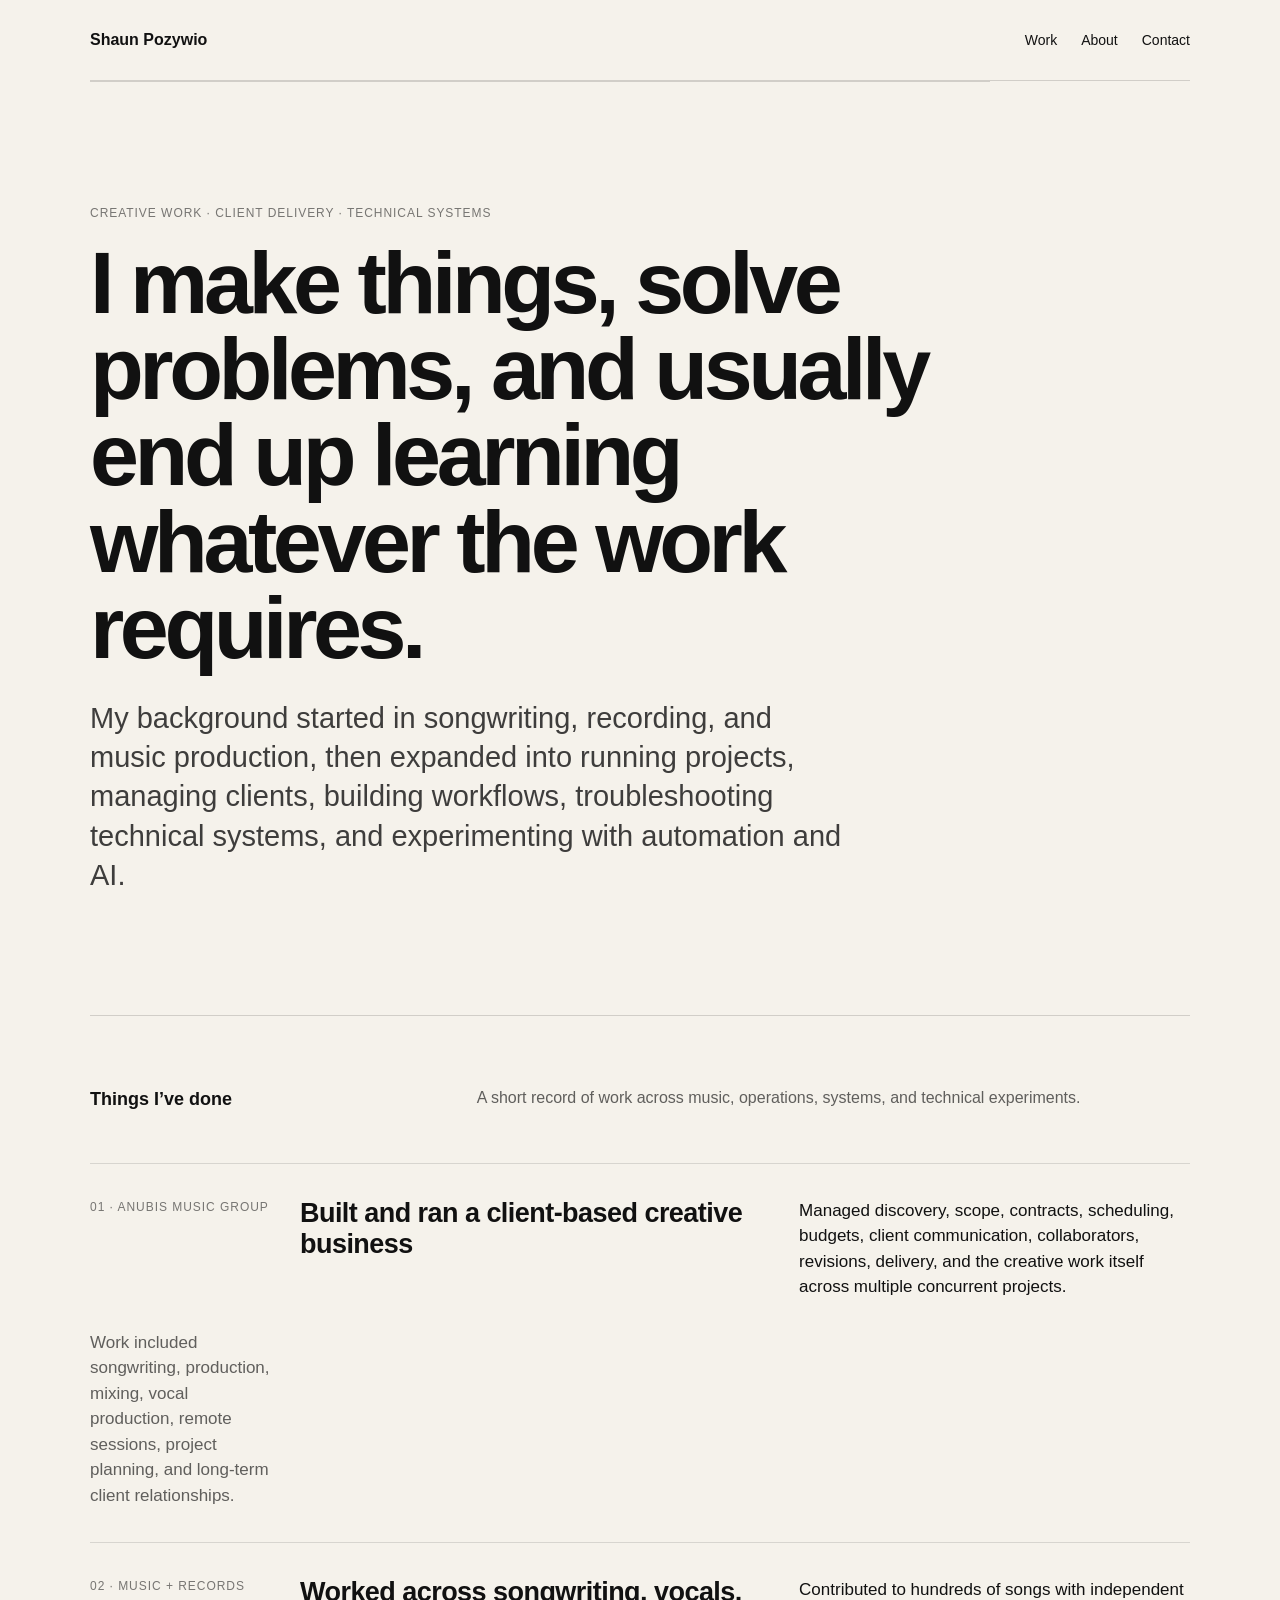
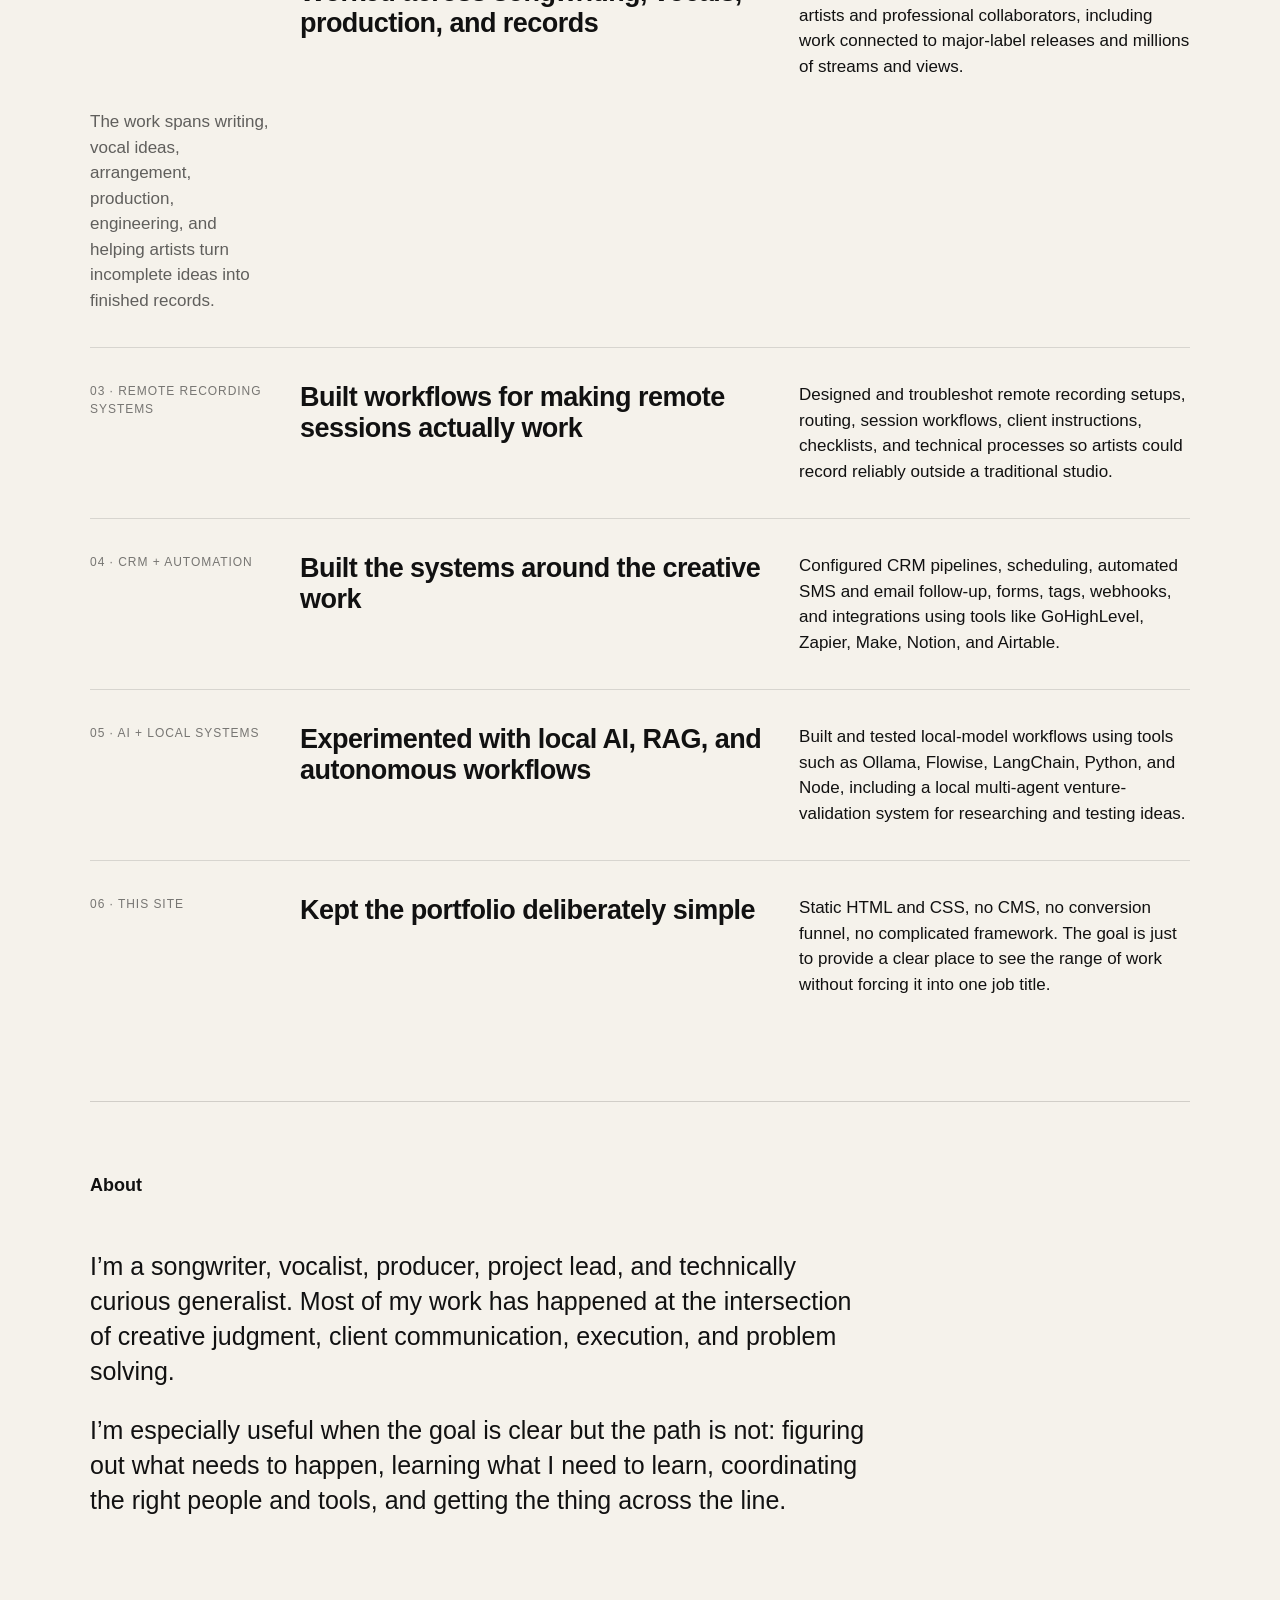
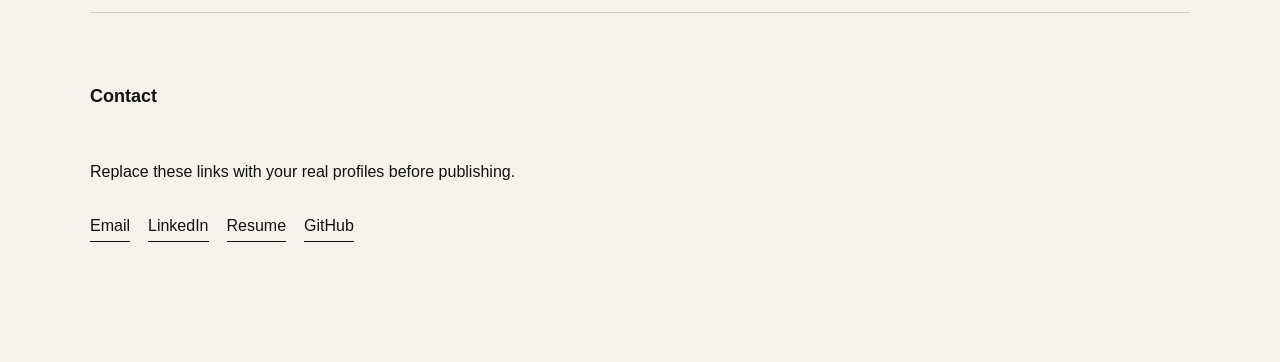
==== index.html @ ae542026 "Add files via upload" ====
<!doctype html>
<html lang="en">
<head>
  <meta charset="utf-8" />
  <meta name="viewport" content="width=device-width, initial-scale=1" />
  <meta name="description" content="Shaun Pozywio — creative, client, technical, and project work." />
  <title>Shaun Pozywio</title>
  <link rel="stylesheet" href="styles.css" />
</head>
<body>
  <main>
    <header class="site-header">
      <a class="name" href="#top">Shaun Pozywio</a>
      <nav><a href="#work">Work</a><a href="#about">About</a><a href="#contact">Contact</a></nav>
    </header>

    <section class="intro" id="top">
      <p class="eyebrow">Creative work · client delivery · technical systems</p>
      <h1>I make things, solve problems, and usually end up learning whatever the work requires.</h1>
      <p class="lede">My background started in songwriting, recording, and music production, then expanded into running projects, managing clients, building workflows, troubleshooting technical systems, and experimenting with automation and AI.</p>
    </section>

    <section id="work">
      <div class="section-heading"><h2>Things I’ve done</h2><p>A short record of work across music, operations, systems, and technical experiments.</p></div>
      <div class="project-list">
        <article class="project"><div class="project-meta">01 · Anubis Music Group</div><h3>Built and ran a client-based creative business</h3><p>Managed discovery, scope, contracts, scheduling, budgets, client communication, collaborators, revisions, delivery, and the creative work itself across multiple concurrent projects.</p><p class="detail">Work included songwriting, production, mixing, vocal production, remote sessions, project planning, and long-term client relationships.</p></article>
        <article class="project"><div class="project-meta">02 · Music + records</div><h3>Worked across songwriting, vocals, production, and records</h3><p>Contributed to hundreds of songs with independent artists and professional collaborators, including work connected to major-label releases and millions of streams and views.</p><p class="detail">The work spans writing, vocal ideas, arrangement, production, engineering, and helping artists turn incomplete ideas into finished records.</p></article>
        <article class="project"><div class="project-meta">03 · Remote recording systems</div><h3>Built workflows for making remote sessions actually work</h3><p>Designed and troubleshot remote recording setups, routing, session workflows, client instructions, checklists, and technical processes so artists could record reliably outside a traditional studio.</p></article>
        <article class="project"><div class="project-meta">04 · CRM + automation</div><h3>Built the systems around the creative work</h3><p>Configured CRM pipelines, scheduling, automated SMS and email follow-up, forms, tags, webhooks, and integrations using tools like GoHighLevel, Zapier, Make, Notion, and Airtable.</p></article>
        <article class="project"><div class="project-meta">05 · AI + local systems</div><h3>Experimented with local AI, RAG, and autonomous workflows</h3><p>Built and tested local-model workflows using tools such as Ollama, Flowise, LangChain, Python, and Node, including a local multi-agent venture-validation system for researching and testing ideas.</p></article>
        <article class="project"><div class="project-meta">06 · This site</div><h3>Kept the portfolio deliberately simple</h3><p>Static HTML and CSS, no CMS, no conversion funnel, no complicated framework. The goal is just to provide a clear place to see the range of work without forcing it into one job title.</p></article>
      </div>
    </section>

    <section id="about" class="about"><div class="section-heading"><h2>About</h2></div><p>I’m a songwriter, vocalist, producer, project lead, and technically curious generalist. Most of my work has happened at the intersection of creative judgment, client communication, execution, and problem solving.</p><p>I’m especially useful when the goal is clear but the path is not: figuring out what needs to happen, learning what I need to learn, coordinating the right people and tools, and getting the thing across the line.</p></section>

    <section id="contact" class="contact"><div class="section-heading"><h2>Contact</h2></div><p>Replace these links with your real profiles before publishing.</p><div class="links"><a href="#">Email</a><a href="#">LinkedIn</a><a href="#">Resume</a><a href="#">GitHub</a></div></section>
  </main>
</body>
</html>
---- styles.css ----
*{box-sizing:border-box}html{scroll-behavior:smooth}body{margin:0;background:#f5f2eb;color:#111;font-family:Arial,Helvetica,sans-serif;line-height:1.5}a{color:inherit;text-decoration:none}main{width:min(1100px,calc(100% - 40px));margin:0 auto}.site-header{display:flex;justify-content:space-between;align-items:center;padding:28px 0;border-bottom:1px solid rgba(0,0,0,.15)}.name{font-weight:700}nav{display:flex;gap:24px;font-size:14px}.intro{padding:110px 0 120px;max-width:900px}.eyebrow,.project-meta{text-transform:uppercase;letter-spacing:.08em;font-size:12px;opacity:.55}h1{font-size:clamp(42px,7vw,88px);line-height:.98;letter-spacing:-.05em;margin:18px 0 28px;font-weight:700}.lede{max-width:760px;font-size:clamp(20px,2.3vw,29px);line-height:1.35;margin:0;opacity:.8}section{border-top:1px solid rgba(0,0,0,.15);padding:70px 0}.section-heading{display:grid;grid-template-columns:1fr 2fr;gap:30px;margin-bottom:50px}.section-heading h2{margin:0;font-size:18px}.section-heading p{margin:0;max-width:640px;opacity:.65}.project{display:grid;grid-template-columns:180px 1.2fr 1fr;gap:30px;padding:34px 0;border-top:1px solid rgba(0,0,0,.12)}.project h3{font-size:27px;line-height:1.15;letter-spacing:-.02em;margin:0}.project p{margin:0;font-size:17px}.detail{opacity:.65}.about p{max-width:780px;font-size:25px;line-height:1.4;margin:0 0 24px}.links{display:flex;flex-wrap:wrap;gap:18px;margin-top:30px}.links a{border-bottom:1px solid #111;padding-bottom:3px}.contact{padding-bottom:120px}@media(max-width:760px){main{width:min(100% - 28px,1100px)}.site-header{align-items:flex-start;gap:20px}nav{gap:14px}.intro{padding:80px 0 90px}.section-heading,.project{grid-template-columns:1fr}.project{gap:14px}.about p{font-size:21px}}
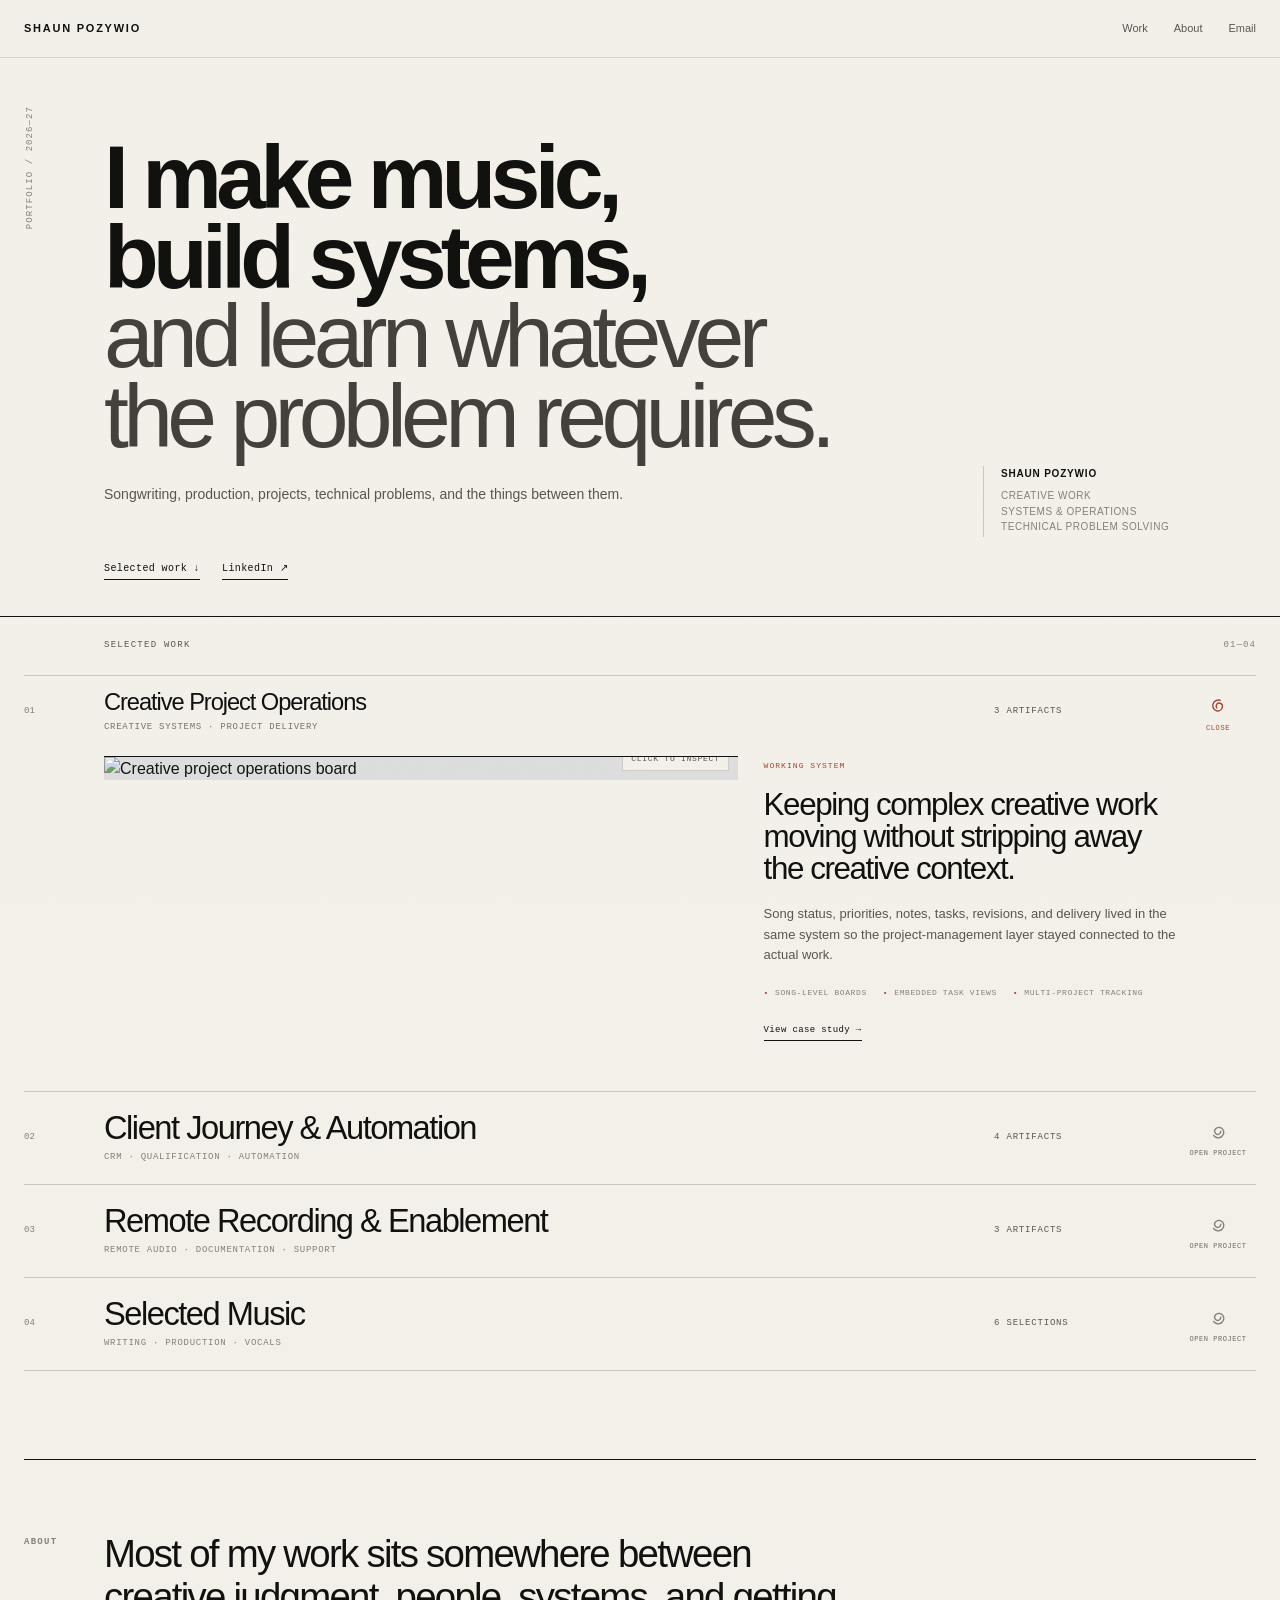
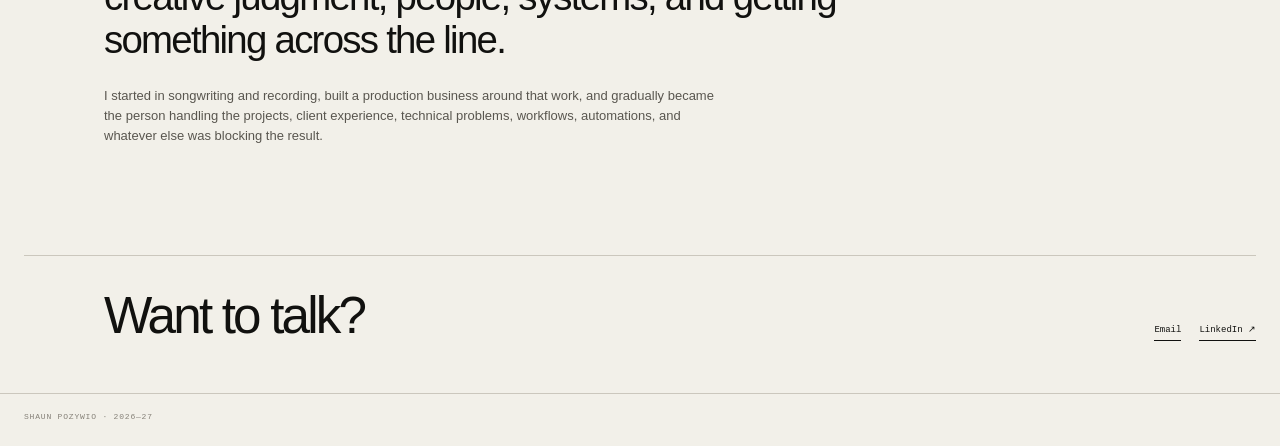
==== commit 14ff2cb8: "Update index.html" ====
--- a/index.html
+++ b/index.html
@@ -1,40 +1,1298 @@
 <!doctype html>
 <html lang="en">
 <head>
-  <meta charset="utf-8" />
-  <meta name="viewport" content="width=device-width, initial-scale=1" />
-  <meta name="description" content="Shaun Pozywio — creative, client, technical, and project work." />
-  <title>Shaun Pozywio</title>
-  <link rel="stylesheet" href="styles.css" />
+<meta charset="utf-8">
+<meta name="viewport" content="width=device-width,initial-scale=1">
+<meta name="description" content="Shaun Pozywio — selected work across music, creative projects, client systems, and technical problem solving.">
+<title>Shaun Pozywio</title>
+<style>
+:root{
+  --paper:#f2f0e9;
+  --ink:#11110f;
+  --soft:#59564f;
+  --muted:#858078;
+  --line:#cbc7bd;
+  --accent:#a34731;
+  --max:1320px;
+  --header-h:58px;
+}
+*{box-sizing:border-box}
+html{scroll-behavior:smooth}
+body{
+  margin:0;background:var(--paper);color:var(--ink);
+  font-family:Arial,Helvetica,sans-serif;
+  line-height:1.45;
+  text-rendering:optimizeLegibility;
+}
+
+/* Barely-there paper grain: texture, not an effect. */
+body::before{
+  content:"";position:fixed;inset:0;z-index:999;pointer-events:none;
+  opacity:.018;mix-blend-mode:multiply;
+  background-image:url("data:image/svg+xml,%3Csvg xmlns='http://www.w3.org/2000/svg' width='180' height='180' viewBox='0 0 180 180'%3E%3Cfilter id='n'%3E%3CfeTurbulence type='fractalNoise' baseFrequency='.78' numOctaves='3' stitchTiles='stitch'/%3E%3C/filter%3E%3Crect width='100%25' height='100%25' filter='url(%23n)' opacity='.42'/%3E%3C/svg%3E");
+}
+a{color:inherit;text-decoration:none}
+img{display:block;width:100%}
+button{font:inherit;color:inherit}
+.shell{width:min(var(--max),calc(100% - 48px));margin:auto}
+
+header{
+  height:var(--header-h);position:sticky;top:0;z-index:50;
+  display:flex;align-items:center;
+  border-bottom:1px solid rgba(17,17,15,.14);
+  background:rgba(242,240,233,.91);
+  backdrop-filter:blur(13px);
+}
+.nav{display:flex;align-items:center;justify-content:space-between}
+.wordmark{
+  font-size:11px;font-weight:700;letter-spacing:.16em;text-transform:uppercase
+}
+.navlinks{display:flex;gap:26px;font-size:11px}
+.navlinks a{color:var(--soft);transition:color .2s ease}
+.navlinks a:hover{color:var(--accent)}
+
+.hero{
+  min-height:clamp(430px,62vh,660px);
+  padding:48px 0 36px;
+  display:grid;
+  grid-template-columns:54px minmax(0,1fr) minmax(230px,.32fr);
+  grid-template-rows:1fr auto;
+  column-gap:26px;
+  align-items:start;
+}
+.hero-index{
+  grid-column:1;
+  grid-row:1;
+  font-family:"Courier New",Courier,monospace;
+  font-size:9px;letter-spacing:.12em;color:var(--muted);
+  writing-mode:vertical-rl;transform:rotate(180deg);
+  text-transform:uppercase;padding-top:4px
+}
+.hero-main{
+  grid-column:2;
+  grid-row:1;
+  align-self:center;
+  max-width:1040px
+}
+
+.mobile-hero-meta{display:none}
+.hero h1{
+  margin:0;
+  font-size:clamp(52px,7vw,102px);
+  line-height:.89;
+  letter-spacing:-.064em;
+  font-weight:600;
+  max-width:1080px;
+}
+.hero h1 .line{display:block}
+.hero h1 .quiet{color:#44413c;font-weight:500}
+.hero p{
+  margin:27px 0 0;
+  max-width:630px;
+  font-size:14px;line-height:1.5;color:var(--soft)
+}
+.hero-side{
+  grid-column:3;
+  grid-row:1;
+  align-self:end;
+  border-left:1px solid var(--line);
+  padding:0 0 2px 17px;
+  color:var(--muted);
+  font-size:10px;line-height:1.55;
+  text-transform:uppercase;letter-spacing:.055em
+}
+.hero-side strong{
+  display:block;color:var(--ink);font-size:10px;
+  margin-bottom:7px;letter-spacing:.08em
+}
+.hero-links{
+  grid-column:2;
+  grid-row:2;
+  display:flex;gap:22px;
+  margin-top:25px;
+  font-family:"Courier New",Courier,monospace;
+  font-size:10px;letter-spacing:.04em
+}
+.text-link{
+  display:inline-flex;gap:7px;align-items:center;
+  border-bottom:1px solid var(--ink);padding-bottom:3px
+}
+.text-link:hover{color:var(--accent);border-color:var(--accent)}
+
+.work-band{
+  border-top:1px solid var(--ink);
+  background:transparent;
+}
+.work-intro{
+  min-height:58px;
+  display:grid;
+  grid-template-columns:54px minmax(0,1fr) auto;
+  gap:26px;
+  align-items:center;
+}
+.work-kicker{
+  grid-column:2;
+  font-family:"Courier New",Courier,monospace;
+  font-size:9px;letter-spacing:.14em;text-transform:uppercase;
+  color:var(--soft)
+}
+.work-range{
+  grid-column:3;
+  font-family:"Courier New",Courier,monospace;
+  font-size:9px;letter-spacing:.12em;color:var(--muted)
+}
+
+.accordion-work{
+  padding:0 0 88px;
+  border-top:1px solid var(--line);
+}
+.project-accordion{border-bottom:1px solid var(--line)}
+.accordion-trigger{
+  width:100%;border:0;background:transparent;cursor:pointer;text-align:left;
+  display:grid;
+  grid-template-columns:54px minmax(0,1fr) 160px 76px;
+  gap:26px;align-items:center;
+  min-height:92px;padding:0;
+  transition:
+    min-height .5s cubic-bezier(.22,1,.36,1),
+    background .2s ease;
+}
+.accordion-trigger{
+  position:relative;
+}
+.accordion-trigger::after{
+  content:"";
+  position:absolute;left:0;bottom:-1px;
+  width:0;height:2px;background:var(--accent);
+  transition:width .42s cubic-bezier(.22,1,.36,1);
+}
+.accordion-trigger:hover{background:rgba(17,17,15,.03)}
+.accordion-trigger:hover::after,
+.accordion-trigger:focus-visible::after{width:100%}
+.accordion-trigger:focus-visible{outline:1px solid var(--accent);outline-offset:-1px}
+.project-accordion.is-open .accordion-trigger{min-height:72px}
+
+.acc-num{
+  font-family:"Courier New",Courier,monospace;
+  font-size:9px;color:var(--muted);
+  align-self:center
+}
+.acc-title-wrap{display:block;min-width:0}
+.acc-title{
+  display:block;
+  font-size:clamp(25px,2.55vw,39px);
+  line-height:1;letter-spacing:-.045em;font-weight:520;
+  transition:
+    font-size .5s cubic-bezier(.22,1,.36,1),
+    transform .28s cubic-bezier(.22,1,.36,1);
+}
+.accordion-trigger:hover .acc-title{transform:translateX(5px)}
+.project-accordion.is-open .acc-title{
+  color:var(--ink);
+  font-size:clamp(20px,1.85vw,29px);
+  transform:none;
+  white-space:nowrap;
+}
+.acc-descriptor{
+  display:flex;align-items:center;gap:9px;margin-top:7px;
+  font-family:"Courier New",Courier,monospace;
+  font-size:9px;line-height:1.25;letter-spacing:.08em;
+  text-transform:uppercase;color:var(--muted)
+}
+.acc-action{
+  display:inline-flex;align-items:center;gap:5px;
+  color:#5d5952;
+}
+.acc-action::before{
+  content:"↳";
+  color:var(--accent);
+  font-size:10px;
+  transform:translateY(-1px);
+}
+.project-accordion.is-open .acc-action{color:var(--accent)}
+.project-accordion.is-open .acc-action::before{content:"↰"}
+.project-accordion.is-open .acc-descriptor{color:#77736c}
+
+.acc-meta{
+  justify-self:start;
+  font-family:"Courier New",Courier,monospace;
+  font-size:9px;letter-spacing:.09em;text-transform:uppercase;
+  color:var(--muted)
+}
+.acc-meta .count{color:var(--soft)}
+
+
+.acc-icon-wrap{
+  grid-column:4;
+  justify-self:end;
+  display:flex;
+  flex-direction:column;
+  align-items:center;
+  justify-content:center;
+  gap:5px;
+  min-width:76px;
+}
+.acc-icon-wrap .acc-icon{
+  grid-column:auto;
+  justify-self:auto;
+}
+.disclosure-label{
+  display:block;
+  font-family:"Courier New",Courier,monospace;
+  font-size:7px;
+  line-height:1;
+  letter-spacing:.08em;
+  text-transform:uppercase;
+  color:#6d6962;
+  white-space:nowrap;
+  transition:color .25s ease, transform .35s cubic-bezier(.22,1,.36,1);
+}
+.disclosure-label .state-close{display:none}
+.project-accordion.is-open .disclosure-label{color:var(--accent)}
+.project-accordion.is-open .disclosure-label .state-open{display:none}
+.project-accordion.is-open .disclosure-label .state-close{display:inline}
+
+.acc-icon{
+  grid-column:4;
+  justify-self:end;
+  width:27px;height:27px;
+  display:inline-flex;align-items:center;justify-content:center;
+  color:var(--muted);transform:rotate(-20deg);
+  transition:
+    transform .68s cubic-bezier(.22,1,.36,1),
+    color .26s ease;
+}
+.acc-icon svg{width:24px;height:24px;overflow:visible}
+.acc-icon path{
+  fill:none;stroke:currentColor;stroke-width:1.4;
+  stroke-linecap:round;stroke-linejoin:round
+}
+.accordion-trigger:hover .acc-icon{color:var(--accent);transform:rotate(12deg)}
+.project-accordion.is-open .acc-icon{
+  transform:rotate(125deg);color:var(--accent)
+}
+
+/* Reliable accordion reveal: intentionally no height animation.
+   The interaction should never compete with the work itself. */
+.acc-panel{display:none}
+.project-accordion.is-open .acc-panel{display:block}
+.acc-panel-clip{min-height:0;overflow:hidden}
+.acc-body{
+  display:grid;
+  grid-template-columns:54px minmax(0,1.08fr) minmax(330px,.72fr) 44px;
+  gap:26px;
+  padding:8px 0 50px;
+}
+.acc-media{
+  grid-column:2;
+  border-top:1px solid var(--ink);
+  background:#ddd;
+  overflow:hidden;align-self:start;position:relative;
+  cursor:zoom-in;
+}
+.acc-media img{
+  width:100%;height:auto;object-fit:cover;
+  filter:saturate(.68) contrast(.98);
+  transition:
+    filter .35s ease,
+    transform .65s cubic-bezier(.16,1,.3,1)
+}
+.acc-media:hover img{filter:saturate(.92);transform:scale(1.012)}
+.inspect{
+  position:absolute;right:9px;bottom:9px;
+  background:var(--paper);
+  border:1px solid rgba(17,17,15,.16);
+  font-family:"Courier New",Courier,monospace;
+  font-size:8px;letter-spacing:.09em;text-transform:uppercase;
+  padding:6px 8px;color:var(--soft);pointer-events:none
+}
+.acc-copy{
+  grid-column:3;
+  padding:4px 0 0;
+  align-self:start
+}
+.overline{
+  font-family:"Courier New",Courier,monospace;
+  font-size:8px;letter-spacing:.13em;text-transform:uppercase;
+  color:var(--accent);margin-bottom:17px
+}
+.acc-copy h3{
+  font-size:clamp(25px,2.45vw,38px);
+  line-height:1.03;letter-spacing:-.045em;
+  font-weight:520;margin:0 0 19px
+}
+.acc-copy p{
+  font-size:13px;line-height:1.55;color:var(--soft);
+  max-width:520px;margin:0
+}
+.acc-proof{
+  display:flex;flex-wrap:wrap;gap:12px 16px;
+  margin-top:22px;cursor:default
+}
+.acc-proof span{
+  padding:0;
+  background:transparent;border-radius:0;
+  font-family:"Courier New",Courier,monospace;
+  font-size:8px;letter-spacing:.075em;text-transform:uppercase;
+  color:var(--muted);
+  user-select:none;cursor:default
+}
+.acc-proof span::before{content:"•";color:var(--accent);margin-right:6px}
+.case-link{
+  display:inline-block;margin-top:25px;
+  font-family:"Courier New",Courier,monospace;
+  font-size:9px;letter-spacing:.04em;
+  border-bottom:1px solid var(--ink);padding-bottom:3px
+}
+.case-link:hover{color:var(--accent);border-color:var(--accent)}
+.music-placeholder{
+  display:flex;align-items:flex-end;
+  background:#171715;color:var(--paper);
+  padding:28px;min-height:300px;cursor:default
+}
+.music-placeholder span{
+  display:block;font-size:clamp(30px,4vw,56px);
+  line-height:.95;letter-spacing:-.055em
+}
+.music-placeholder small{
+  display:block;margin-top:10px;color:#aaa59d;
+  font-family:"Courier New",Courier,monospace;font-size:9px
+}
+
+.about{
+  border-top:1px solid var(--ink);
+  padding:72px 0 84px;
+  display:grid;
+  grid-template-columns:54px minmax(0,760px) 1fr;
+  gap:26px
+}
+.about h2{
+  grid-column:1;
+  font-family:"Courier New",Courier,monospace;
+  font-size:9px;letter-spacing:.14em;text-transform:uppercase;
+  margin:4px 0 0;color:var(--muted)
+}
+.about-copy{grid-column:2}
+.about-copy p{
+  font-size:clamp(27px,3vw,44px);
+  letter-spacing:-.045em;line-height:1.12;margin:0 0 25px;font-weight:520
+}
+.about-copy .small{
+  font-size:13px;line-height:1.55;letter-spacing:0;
+  color:var(--soft);max-width:620px;font-weight:400
+}
+.contact{
+  border-top:1px solid var(--line);
+  padding:34px 0 52px;
+  display:grid;grid-template-columns:54px minmax(0,1fr) auto;
+  gap:26px;align-items:end
+}
+.contact-title{
+  grid-column:2;
+  font-size:clamp(32px,4vw,58px);line-height:1;
+  letter-spacing:-.055em;font-weight:520
+}
+.contact-links{
+  grid-column:3;display:flex;gap:18px;
+  font-family:"Courier New",Courier,monospace;font-size:9px
+}
+.contact-links a{border-bottom:1px solid var(--ink);padding-bottom:3px}
+.contact-links a:hover{color:var(--accent);border-color:var(--accent)}
+footer{
+  padding:17px 0 23px;border-top:1px solid var(--line);
+  font-family:"Courier New",Courier,monospace;
+  font-size:8px;letter-spacing:.1em;text-transform:uppercase;color:var(--muted)
+}
+
+.lightbox{
+  position:fixed;inset:0;z-index:100;background:rgba(15,15,14,.9);
+  display:none;align-items:center;justify-content:center;padding:34px
+}
+.lightbox.open{display:flex}
+.lightbox img{
+  max-width:min(1400px,94vw);max-height:88vh;width:auto;height:auto;
+  box-shadow:0 24px 80px rgba(0,0,0,.35)
+}
+.lightbox-close{
+  position:absolute;top:18px;right:20px;width:36px;height:36px;
+  border:1px solid rgba(255,255,255,.32);border-radius:50%;
+  background:transparent;color:#fff;cursor:pointer;font-size:20px
+}
+
+@media(max-width:900px){
+  .shell{width:min(var(--max),calc(100% - 30px))}
+  .hero{
+    min-height:auto;
+    padding:31px 0 29px;
+    grid-template-columns:1fr;
+    grid-template-rows:auto;
+    gap:0
+  }
+  .hero-index,.hero-side{display:none}
+  .hero-main{grid-column:1;grid-row:auto}
+  .hero h1{
+    font-size:clamp(43px,10.8vw,76px);
+    line-height:.91;max-width:800px
+  }
+  .hero p{font-size:13px;margin-top:22px;max-width:560px}
+  .hero-links{
+    grid-column:1;grid-row:auto;
+    margin-top:20px;gap:20px
+  }
+
+  .work-intro{
+    min-height:51px;
+    grid-template-columns:1fr auto;
+    gap:15px
+  }
+  .work-kicker{grid-column:1}
+  .work-range{grid-column:2}
+
+  .accordion-trigger{
+    grid-template-columns:31px minmax(0,1fr) 34px;
+    gap:10px;min-height:82px
+  }
+  .project-accordion.is-open .accordion-trigger{min-height:64px}
+  .acc-num{grid-column:1}
+  .acc-title-wrap{grid-column:2}
+  .acc-title{font-size:clamp(22px,5.6vw,31px)}
+  .project-accordion.is-open .acc-title{font-size:20px;white-space:normal}
+  .acc-descriptor{font-size:8px;margin-top:6px;flex-wrap:wrap;gap:5px 8px}
+  .acc-action{font-size:8px}
+  .acc-meta{display:none}
+  .acc-icon{grid-column:3;width:26px;height:26px}
+  .acc-icon svg{width:23px;height:23px}
+
+  .acc-body{
+    grid-template-columns:31px minmax(0,1fr);
+    gap:10px;
+    padding:4px 0 34px
+  }
+  .acc-media{
+    grid-column:2;
+    max-height:158px
+  }
+  .acc-media img{height:158px;object-fit:cover}
+  .acc-copy{grid-column:2;padding-top:3px}
+  .acc-copy h3{font-size:23px;line-height:1.06;margin-bottom:13px}
+  .acc-copy p{font-size:12.5px;line-height:1.52}
+  .overline{margin-bottom:11px}
+  .acc-proof{margin-top:16px;gap:8px 13px}
+  .case-link{margin-top:19px}
+  .music-placeholder{min-height:158px}
+
+  .about{
+    grid-template-columns:minmax(0,1fr);
+    gap:0;padding:58px 0 68px
+  }
+  .about h2{grid-column:1;margin-bottom:12px}
+  .about-copy{grid-column:1}
+  .about-copy p{font-size:clamp(26px,6.8vw,38px)}
+
+  .contact{
+    grid-template-columns:minmax(0,1fr);
+    gap:0;padding:30px 0 42px
+  }
+  .contact-title{grid-column:1}
+  .contact-links{grid-column:1;margin-top:18px}
+}
+
+@media(max-width:520px){
+  :root{--header-h:54px}
+  .accordion-trigger{scroll-margin-top:calc(var(--header-h) + 22px)}
+  header{height:var(--header-h)}
+  .wordmark{font-size:10px}
+  .navlinks{gap:17px}
+  .navlinks a:nth-child(2){display:none}
+
+  .hero{padding:27px 0 25px}
+  .hero h1{font-size:43px;line-height:.9;letter-spacing:-.06em}
+  .hero p{font-size:12.5px;line-height:1.48;margin-top:20px;color:#5c5851}
+  .hero-links{margin-top:18px}
+
+  .work-intro{min-height:48px}
+  .accordion-trigger{min-height:78px}
+  .project-accordion.is-open .accordion-trigger{min-height:60px}
+  .acc-title{font-size:22px}
+  .project-accordion.is-open .acc-title{font-size:19px;white-space:normal}
+  .acc-descriptor{max-width:250px}
+  .acc-body{grid-template-columns:1fr;padding:2px 0 31px}
+  .acc-media,.acc-copy{grid-column:1}
+  .acc-media{max-height:148px}
+  .acc-media img{height:148px}
+  .music-placeholder{min-height:148px}
+  .acc-copy{padding-top:1px}
+  .acc-copy h3{font-size:21px}
+}
+
+
+/* V14: mobile accordion is a responsive reinterpretation of the desktop index.
+   Desktop composition above remains unchanged. */
+@media(max-width:520px){
+  .accordion-work{padding-bottom:72px}
+
+  .accordion-trigger{
+    grid-template-columns:minmax(0,1fr) 38px;
+    grid-template-rows:auto auto;
+    column-gap:14px;
+    row-gap:8px;
+    min-height:112px;
+    padding:20px 0 18px;
+    align-items:center;
+  }
+
+  .project-accordion.is-open .accordion-trigger{
+    min-height:82px;
+    padding:14px 0 13px;
+  }
+
+  /* Number becomes metadata instead of consuming a permanent left rail. */
+  .acc-num{
+    grid-column:1;
+    grid-row:1;
+    align-self:end;
+    font-size:8px;
+    margin-bottom:1px;
+    color:#8b867e;
+  }
+
+  .acc-title-wrap{
+    grid-column:1;
+    grid-row:2;
+    min-width:0;
+    padding-right:4px;
+  }
+
+  .acc-title{
+    font-size:25px;
+    line-height:.96;
+    letter-spacing:-.047em;
+    max-width:290px;
+  }
+
+  .project-accordion.is-open .acc-title{
+    font-size:22px;
+    line-height:.98;
+    white-space:normal;
+  }
+
+  .acc-descriptor{
+    display:block;
+    margin-top:11px;
+    font-size:8px;
+    line-height:1.35;
+    letter-spacing:.07em;
+    max-width:285px;
+  }
+
+  .acc-icon{
+    grid-column:2;
+    grid-row:1 / 3;
+    align-self:center;
+    justify-self:end;
+    width:31px;
+    height:31px;
+  }
+  .acc-icon svg{width:27px;height:27px}
+
+  /* Artifact count is deliberately omitted on phone to reduce index noise. */
+  .acc-meta{display:none}
+
+  /* More visual separation between rows without introducing cards. */
+  .project-accordion{
+    border-bottom-color:#bbb7ae;
+  }
+
+  .accordion-trigger::after{
+    height:1px;
+  }
+
+  /* Open content aligns with the title rather than a now-removed number rail. */
+  .acc-body{
+    grid-template-columns:1fr;
+    gap:18px;
+    padding:6px 0 40px;
+  }
+
+  .acc-media,
+  .acc-copy{
+    grid-column:1;
+  }
+
+  .acc-media{
+    max-height:166px;
+    margin-top:2px;
+  }
+
+  .acc-media img{height:166px}
+  .music-placeholder{min-height:166px}
+
+  .overline{
+    font-size:8px;
+    margin-bottom:12px;
+  }
+
+  .acc-copy h3{
+    font-size:23px;
+    line-height:1.04;
+    margin-bottom:14px;
+    max-width:330px;
+  }
+
+  .acc-copy p{
+    font-size:13px;
+    line-height:1.55;
+    max-width:340px;
+  }
+
+  .acc-proof{
+    margin-top:18px;
+    gap:9px 14px;
+  }
+
+  .case-link{
+    margin-top:21px;
+  }
+}
+
+
+/* V22: mobile editorial pass.
+   First project starts open. Use typography, spacing, state, and full-bleed media
+   to make the mobile composition feel intentional rather than like desktop compressed. */
+@media(max-width:520px){
+  /* Mobile gets its own editorial composition instead of a scaled desktop hero. */
+  .hero{
+    position:relative;
+    overflow:hidden;
+    padding:24px 0 31px;
+  }
+  .hero > *{position:relative;z-index:1}
+  .hero::after{
+    content:"26/27";
+    position:absolute;
+    right:-8px;
+    bottom:10px;
+    z-index:0;
+    font-family:"Courier New",Courier,monospace;
+    font-size:72px;
+    line-height:.8;
+    letter-spacing:-.12em;
+    color:rgba(17,17,15,.035);
+    pointer-events:none;
+    user-select:none;
+  }
+  .mobile-hero-meta{
+    display:flex;
+    justify-content:space-between;
+    align-items:center;
+    gap:14px;
+    margin:0 0 24px;
+    padding-bottom:10px;
+    border-bottom:1px solid var(--line);
+    font-family:"Courier New",Courier,monospace;
+    font-size:7.5px;
+    line-height:1;
+    letter-spacing:.12em;
+    text-transform:uppercase;
+    color:var(--muted);
+  }
+  .mobile-hero-meta span:last-child{color:var(--accent)}
+  .hero h1{
+    font-size:44px;
+    line-height:.88;
+    letter-spacing:-.064em;
+  }
+  .hero h1 .line:nth-child(2){padding-left:19px}
+  .hero h1 .line:nth-child(3){padding-left:2px}
+  .hero h1 .line:nth-child(4){padding-left:25px}
+  .hero p{
+    margin-top:24px;
+    margin-left:18px;
+    max-width:305px;
+  }
+  .hero-links{
+    margin-top:22px;
+    margin-left:18px;
+    gap:24px;
+  }
+
+  .work-intro{min-height:54px}
+  .work-kicker,.work-range{font-size:8px}
+
+  /* Project rows are treated as an index, not mini cards. */
+  .accordion-work{padding-bottom:34px}
+  .accordion-trigger{
+    grid-template-columns:minmax(0,1fr) 72px;
+    grid-template-rows:auto auto;
+    column-gap:12px;
+    row-gap:7px;
+    min-height:0;
+    padding:24px 0 22px;
+    align-items:center;
+  }
+  .project-accordion.is-open .accordion-trigger{
+    min-height:0;
+    padding:19px 0 17px;
+  }
+  .acc-num{
+    grid-column:1;
+    grid-row:1;
+    align-self:end;
+    margin:0 0 2px;
+    font-size:8px;
+    letter-spacing:.12em;
+    color:#8b867e;
+  }
+  .acc-title-wrap{
+    grid-column:1;
+    grid-row:2;
+    padding-right:0;
+  }
+  .acc-title{
+    font-size:27px;
+    line-height:.94;
+    letter-spacing:-.052em;
+    max-width:285px;
+  }
+  .project-accordion.is-open .acc-title{
+    font-size:24px;
+    line-height:.96;
+  }
+  .acc-descriptor{
+    display:block;
+    margin-top:10px;
+    max-width:255px;
+    font-size:7.5px;
+    line-height:1.42;
+    letter-spacing:.08em;
+  }
+  .acc-meta{display:none}
+
+  .acc-icon-wrap{
+    grid-column:2;
+    grid-row:1 / 3;
+    align-self:center;
+    justify-self:end;
+    min-width:72px;
+    gap:6px;
+  }
+  .acc-icon{
+    grid-column:auto;
+    grid-row:auto;
+    align-self:auto;
+    justify-self:auto;
+    width:30px;
+    height:30px;
+  }
+  .acc-icon svg{width:26px;height:26px}
+  .disclosure-label{
+    display:block;
+    font-size:6.25px;
+    letter-spacing:.08em;
+  }
+
+  /* Static cue on the first unopened row: a tiny accent rule, not motion. */
+  .project-accordion:first-child:not(.is-open) .disclosure-label::after{
+    content:"";
+    display:block;
+    width:18px;
+    height:1px;
+    margin:6px auto 0;
+    background:var(--accent);
+    opacity:.72;
+  }
+
+  .project-accordion{border-bottom-color:#bbb7ae}
+  .accordion-trigger::after{height:1px}
+  .project-accordion.is-open .accordion-trigger::after{width:100%}
+
+  /* Open project content uses the phone width more confidently. */
+  .acc-body{
+    grid-template-columns:1fr;
+    gap:22px;
+    padding:0 0 42px;
+  }
+  .acc-media,.acc-copy{grid-column:1}
+  .acc-media{
+    width:calc(100% + 30px);
+    margin-left:-15px;
+    max-height:184px;
+    border-top:0;
+  }
+  .acc-media img{height:184px}
+  .music-placeholder{
+    min-height:184px;
+    padding-left:30px;
+    padding-right:30px;
+  }
+  .inspect{right:12px;bottom:12px}
+
+  .acc-copy{padding-top:1px}
+  .overline{
+    margin-bottom:13px;
+    font-size:7.5px;
+  }
+  .acc-copy h3{
+    max-width:340px;
+    margin-bottom:16px;
+    font-size:25px;
+    line-height:1.01;
+  }
+  .acc-copy p{
+    max-width:330px;
+    font-size:13px;
+    line-height:1.58;
+  }
+  .acc-proof{margin-top:19px;gap:9px 14px}
+  .case-link{margin-top:22px}
+
+  /* Continue the same numbered/editorial language below the portfolio. */
+  .about{
+    padding:42px 0 54px;
+    border-top:1px solid var(--ink);
+  }
+  .about h2{
+    display:flex;
+    align-items:center;
+    gap:10px;
+    margin:0 0 23px;
+    font-size:8px;
+  }
+  .about h2::before{
+    content:"05";
+    color:var(--accent);
+  }
+  .about h2::after{
+    content:"";
+    height:1px;
+    flex:1;
+    background:var(--line);
+  }
+  .about-copy p{
+    max-width:345px;
+    font-size:30px;
+    line-height:1.01;
+    letter-spacing:-.052em;
+  }
+  .about-copy .small{
+    margin-left:14px;
+    max-width:322px;
+    font-size:12.5px;
+    line-height:1.62;
+  }
+
+  .contact{padding:31px 0 39px}
+  .contact-title{
+    font-size:36px;
+    line-height:.98;
+  }
+  .contact-title::before{
+    content:"06 / CONTACT";
+    display:block;
+    margin-bottom:18px;
+    font-family:"Courier New",Courier,monospace;
+    font-size:8px;
+    line-height:1;
+    letter-spacing:.13em;
+    text-transform:uppercase;
+    color:var(--accent);
+  }
+  .contact-links{margin-top:20px;gap:21px}
+}
+
+@media(prefers-reduced-motion:reduce){
+  html{scroll-behavior:auto}
+  *{transition:none!important}
+}
+</style>
 </head>
 <body>
-  <main>
-    <header class="site-header">
-      <a class="name" href="#top">Shaun Pozywio</a>
-      <nav><a href="#work">Work</a><a href="#about">About</a><a href="#contact">Contact</a></nav>
-    </header>
-
-    <section class="intro" id="top">
-      <p class="eyebrow">Creative work · client delivery · technical systems</p>
-      <h1>I make things, solve problems, and usually end up learning whatever the work requires.</h1>
-      <p class="lede">My background started in songwriting, recording, and music production, then expanded into running projects, managing clients, building workflows, troubleshooting technical systems, and experimenting with automation and AI.</p>
-    </section>
-
-    <section id="work">
-      <div class="section-heading"><h2>Things I’ve done</h2><p>A short record of work across music, operations, systems, and technical experiments.</p></div>
-      <div class="project-list">
-        <article class="project"><div class="project-meta">01 · Anubis Music Group</div><h3>Built and ran a client-based creative business</h3><p>Managed discovery, scope, contracts, scheduling, budgets, client communication, collaborators, revisions, delivery, and the creative work itself across multiple concurrent projects.</p><p class="detail">Work included songwriting, production, mixing, vocal production, remote sessions, project planning, and long-term client relationships.</p></article>
-        <article class="project"><div class="project-meta">02 · Music + records</div><h3>Worked across songwriting, vocals, production, and records</h3><p>Contributed to hundreds of songs with independent artists and professional collaborators, including work connected to major-label releases and millions of streams and views.</p><p class="detail">The work spans writing, vocal ideas, arrangement, production, engineering, and helping artists turn incomplete ideas into finished records.</p></article>
-        <article class="project"><div class="project-meta">03 · Remote recording systems</div><h3>Built workflows for making remote sessions actually work</h3><p>Designed and troubleshot remote recording setups, routing, session workflows, client instructions, checklists, and technical processes so artists could record reliably outside a traditional studio.</p></article>
-        <article class="project"><div class="project-meta">04 · CRM + automation</div><h3>Built the systems around the creative work</h3><p>Configured CRM pipelines, scheduling, automated SMS and email follow-up, forms, tags, webhooks, and integrations using tools like GoHighLevel, Zapier, Make, Notion, and Airtable.</p></article>
-        <article class="project"><div class="project-meta">05 · AI + local systems</div><h3>Experimented with local AI, RAG, and autonomous workflows</h3><p>Built and tested local-model workflows using tools such as Ollama, Flowise, LangChain, Python, and Node, including a local multi-agent venture-validation system for researching and testing ideas.</p></article>
-        <article class="project"><div class="project-meta">06 · This site</div><h3>Kept the portfolio deliberately simple</h3><p>Static HTML and CSS, no CMS, no conversion funnel, no complicated framework. The goal is just to provide a clear place to see the range of work without forcing it into one job title.</p></article>
+<header>
+  <div class="shell nav">
+    <a class="wordmark" href="#">Shaun Pozywio</a>
+    <nav class="navlinks">
+      <a href="#work">Work</a>
+      <a href="#about">About</a>
+      <a href="mailto:shaun@anubismusicgroup.com">Email</a>
+    </nav>
+  </div>
+</header>
+
+<main>
+  <section class="shell hero">
+    <div class="hero-index">Portfolio / 2026—27</div>
+    <div class="hero-main">
+      <div class="mobile-hero-meta" aria-hidden="true">
+        <span>Shaun Pozywio</span>
+        <span>Portfolio / 2026—27</span>
       </div>
-    </section>
-
-    <section id="about" class="about"><div class="section-heading"><h2>About</h2></div><p>I’m a songwriter, vocalist, producer, project lead, and technically curious generalist. Most of my work has happened at the intersection of creative judgment, client communication, execution, and problem solving.</p><p>I’m especially useful when the goal is clear but the path is not: figuring out what needs to happen, learning what I need to learn, coordinating the right people and tools, and getting the thing across the line.</p></section>
-
-    <section id="contact" class="contact"><div class="section-heading"><h2>Contact</h2></div><p>Replace these links with your real profiles before publishing.</p><div class="links"><a href="#">Email</a><a href="#">LinkedIn</a><a href="#">Resume</a><a href="#">GitHub</a></div></section>
-  </main>
+      <h1>
+        <span class="line">I make music,</span>
+        <span class="line">build systems,</span>
+        <span class="line quiet">and learn whatever</span>
+        <span class="line quiet">the problem requires.</span>
+      </h1>
+      <p>Songwriting, production, projects, technical problems, and the things between them.</p>
+    </div>
+    <div class="hero-side">
+      <strong>Shaun Pozywio</strong>
+      Creative work<br>
+      systems & operations<br>
+      technical problem solving
+    </div>
+    <div class="hero-links">
+      <a class="text-link" href="#work">Selected work ↓</a>
+      <a class="text-link" href="https://www.linkedin.com/in/shaun-pozywio-75785551" target="_blank" rel="noopener">LinkedIn ↗</a>
+    </div>
+  </section>
+
+  <section class="work-band" id="work">
+    <div class="shell work-intro">
+      <div class="work-kicker">Selected work</div>
+      <div class="work-range">01—04</div>
+    </div>
+  </section>
+
+  <section class="shell accordion-work">
+
+    <article class="project-accordion is-open">
+      <button class="accordion-trigger" type="button" aria-expanded="true" aria-controls="panel-1">
+        <span class="acc-num">01</span>
+        <span class="acc-title-wrap">
+          <span class="acc-title">Creative Project Operations</span>
+          <span class="acc-descriptor"><span>Creative systems · project delivery</span></span>
+        </span>
+        <span class="acc-meta"><span class="count">3 artifacts</span></span>
+        <span class="acc-icon-wrap">
+          <span class="acc-icon" aria-hidden="true">
+            <svg viewBox="0 0 24 24"><path d="M5.4 13.5c.8 3.1 4.2 4.9 7.3 3.9 2.8-.9 4.4-3.9 3.5-6.7-.8-2.3-3.3-3.7-5.7-3-1.9.6-3.1 2.5-2.6 4.3.4 1.5 1.9 2.4 3.4 2.1 1.1-.2 2-1 2.4-2"/></svg>
+          </span>
+          <span class="disclosure-label" aria-hidden="true">
+            <span class="state-open">Open project</span>
+            <span class="state-close">Close</span>
+          </span>
+        </span>
+      </button>
+      <div class="acc-panel" id="panel-1">
+        <div class="acc-panel-clip">
+          <div class="acc-body">
+            <div class="acc-media" data-lightbox="assets/creative-ops.png">
+              <img src="assets/creative-ops.png" alt="Creative project operations board">
+              <span class="inspect">Click to inspect</span>
+            </div>
+            <div class="acc-copy">
+              <div class="overline">Working system</div>
+              <h3>Keeping complex creative work moving without stripping away the creative context.</h3>
+              <p>Song status, priorities, notes, tasks, revisions, and delivery lived in the same system so the project-management layer stayed connected to the actual work.</p>
+              <div class="acc-proof"><span>song-level boards</span><span>embedded task views</span><span>multi-project tracking</span></div>
+              <a class="case-link" href="projects/creative-operations.html">View case study →</a>
+            </div>
+          </div>
+        </div>
+      </div>
+    </article>
+
+    <article class="project-accordion">
+      <button class="accordion-trigger" type="button" aria-expanded="false" aria-controls="panel-2">
+        <span class="acc-num">02</span>
+        <span class="acc-title-wrap">
+          <span class="acc-title">Client Journey & Automation</span>
+          <span class="acc-descriptor"><span>CRM · qualification · automation</span></span>
+        </span>
+        <span class="acc-meta"><span class="count">4 artifacts</span></span>
+        <span class="acc-icon-wrap">
+          <span class="acc-icon" aria-hidden="true">
+            <svg viewBox="0 0 24 24"><path d="M5.4 13.5c.8 3.1 4.2 4.9 7.3 3.9 2.8-.9 4.4-3.9 3.5-6.7-.8-2.3-3.3-3.7-5.7-3-1.9.6-3.1 2.5-2.6 4.3.4 1.5 1.9 2.4 3.4 2.1 1.1-.2 2-1 2.4-2"/></svg>
+          </span>
+          <span class="disclosure-label" aria-hidden="true">
+            <span class="state-open">Open project</span>
+            <span class="state-close">Close</span>
+          </span>
+        </span>
+      </button>
+      <div class="acc-panel" id="panel-2">
+        <div class="acc-panel-clip">
+          <div class="acc-body">
+            <div class="acc-media" data-lightbox="assets/client-systems.png">
+              <img src="assets/client-systems.png" alt="Client funnel analytics">
+              <span class="inspect">Click to inspect</span>
+            </div>
+            <div class="acc-copy">
+              <div class="overline">Client system</div>
+              <h3>Designing qualification and follow-up around a high-touch creative service.</h3>
+              <p>The system connected application flow, scheduling, nurture, routing, and automation so time was spent on the right projects rather than manually chasing every lead.</p>
+              <div class="acc-proof"><span>3,259 visitors</span><span>447 application starts</span><span>89 calls scheduled</span></div>
+              <a class="case-link" href="projects/client-journey.html">View case study →</a>
+            </div>
+          </div>
+        </div>
+      </div>
+    </article>
+
+    <article class="project-accordion">
+      <button class="accordion-trigger" type="button" aria-expanded="false" aria-controls="panel-3">
+        <span class="acc-num">03</span>
+        <span class="acc-title-wrap">
+          <span class="acc-title">Remote Recording & Enablement</span>
+          <span class="acc-descriptor"><span>Remote audio · documentation · support</span></span>
+        </span>
+        <span class="acc-meta"><span class="count">3 artifacts</span></span>
+        <span class="acc-icon-wrap">
+          <span class="acc-icon" aria-hidden="true">
+            <svg viewBox="0 0 24 24"><path d="M5.4 13.5c.8 3.1 4.2 4.9 7.3 3.9 2.8-.9 4.4-3.9 3.5-6.7-.8-2.3-3.3-3.7-5.7-3-1.9.6-3.1 2.5-2.6 4.3.4 1.5 1.9 2.4 3.4 2.1 1.1-.2 2-1 2.4-2"/></svg>
+          </span>
+          <span class="disclosure-label" aria-hidden="true">
+            <span class="state-open">Open project</span>
+            <span class="state-close">Close</span>
+          </span>
+        </span>
+      </button>
+      <div class="acc-panel" id="panel-3">
+        <div class="acc-panel-clip">
+          <div class="acc-body">
+            <div class="acc-media" data-lightbox="assets/remote-recording.png">
+              <img src="assets/remote-recording.png" alt="Remote recording session setup">
+              <span class="inspect">Click to inspect</span>
+            </div>
+            <div class="acc-copy">
+              <div class="overline">Remote implementation</div>
+              <h3>Making distributed recording usable for artists who were not audio engineers.</h3>
+              <p>Technical setup was only half the problem. The work also required documentation, client guidance, troubleshooting, and translating production knowledge into something someone could actually follow remotely.</p>
+              <div class="acc-proof"><span>remote session setup</span><span>client guides</span><span>troubleshooting workflows</span></div>
+              <a class="case-link" href="projects/remote-recording.html">View case study →</a>
+            </div>
+          </div>
+        </div>
+      </div>
+    </article>
+
+    <article class="project-accordion">
+      <button class="accordion-trigger" type="button" aria-expanded="false" aria-controls="panel-4">
+        <span class="acc-num">04</span>
+        <span class="acc-title-wrap">
+          <span class="acc-title">Selected Music</span>
+          <span class="acc-descriptor"><span>Writing · production · vocals</span></span>
+        </span>
+        <span class="acc-meta"><span class="count">6 selections</span></span>
+        <span class="acc-icon-wrap">
+          <span class="acc-icon" aria-hidden="true">
+            <svg viewBox="0 0 24 24"><path d="M5.4 13.5c.8 3.1 4.2 4.9 7.3 3.9 2.8-.9 4.4-3.9 3.5-6.7-.8-2.3-3.3-3.7-5.7-3-1.9.6-3.1 2.5-2.6 4.3.4 1.5 1.9 2.4 3.4 2.1 1.1-.2 2-1 2.4-2"/></svg>
+          </span>
+          <span class="disclosure-label" aria-hidden="true">
+            <span class="state-open">Open project</span>
+            <span class="state-close">Close</span>
+          </span>
+        </span>
+      </button>
+      <div class="acc-panel" id="panel-4">
+        <div class="acc-panel-clip">
+          <div class="acc-body">
+            <div class="acc-media music-placeholder">
+              <div><span>Selected Music</span><small>Released + unreleased · writing · production · vocals</small></div>
+            </div>
+            <div class="acc-copy">
+              <div class="overline">Finished work</div>
+              <h3>The records all of those systems existed to support.</h3>
+              <p>A selective mix of client work, artist development, major-label credits, sync history, and personal records — including unreleased work worth showing.</p>
+              <div class="acc-proof"><span>songwriting</span><span>production</span><span>vocals</span><span>mixing</span></div>
+              <a class="case-link" href="music.html">View selected music →</a>
+            </div>
+          </div>
+        </div>
+      </div>
+    </article>
+
+  </section>
+
+  <section class="shell about" id="about">
+    <h2>About</h2>
+    <div class="about-copy">
+      <p>Most of my work sits somewhere between creative judgment, people, systems, and getting something across the line.</p>
+      <p class="small">I started in songwriting and recording, built a production business around that work, and gradually became the person handling the projects, client experience, technical problems, workflows, automations, and whatever else was blocking the result.</p>
+    </div>
+  </section>
+
+  <section class="shell contact">
+    <div class="contact-title">Want to talk?</div>
+    <div class="contact-links">
+      <a href="mailto:shaun@anubismusicgroup.com">Email</a>
+      <a href="https://www.linkedin.com/in/shaun-pozywio-75785551" target="_blank" rel="noopener">LinkedIn ↗</a>
+    </div>
+  </section>
+</main>
+
+<footer><div class="shell">Shaun Pozywio · 2026—27</div></footer>
+
+<div class="lightbox" id="lightbox" aria-hidden="true">
+  <button class="lightbox-close" type="button" aria-label="Close image">×</button>
+  <img id="lightbox-image" alt="">
+</div>
+
+<script>
+(function(){
+  function initPortfolio(){
+    const items = [...document.querySelectorAll('.project-accordion')];
+    const header = document.querySelector('header');
+    const mobileMQ = window.matchMedia('(max-width: 520px)');
+    const reduceMotion = window.matchMedia('(prefers-reduced-motion: reduce)').matches;
+    let motionFrame = null;
+    let transitionLock = false;
+
+    if (!items.length) return;
+
+    function setOpen(item, open){
+      item.classList.toggle('is-open', open);
+      const trigger = item.querySelector('.accordion-trigger');
+      if (trigger) trigger.setAttribute('aria-expanded', String(open));
+    }
+
+    function closeOthers(item){
+      items.forEach(other => {
+        if (other !== item && other.classList.contains('is-open')) setOpen(other, false);
+      });
+    }
+
+    function openOnly(item){
+      items.forEach(other => setOpen(other, other === item));
+    }
+
+    function nextFrame(){
+      return new Promise(resolve => requestAnimationFrame(() => requestAnimationFrame(resolve)));
+    }
+
+    function smoothScrollAbsolute(targetY, duration = 500){
+      if (motionFrame) cancelAnimationFrame(motionFrame);
+
+      const startY = window.scrollY;
+      const distance = targetY - startY;
+
+      if (reduceMotion || Math.abs(distance) < 5){
+        window.scrollTo(0, targetY);
+        return Promise.resolve();
+      }
+
+      const start = performance.now();
+      const ease = t => t * t * t * (t * (t * 6 - 15) + 10);
+
+      return new Promise(resolve => {
+        function step(now){
+          const t = Math.min(1, (now - start) / duration);
+          window.scrollTo(0, startY + distance * ease(t));
+
+          if (t < 1){
+            motionFrame = requestAnimationFrame(step);
+          } else {
+            motionFrame = null;
+            resolve();
+          }
+        }
+        motionFrame = requestAnimationFrame(step);
+      });
+    }
+
+    async function positionMobileTrigger(trigger){
+      await nextFrame();
+
+      const headerH = header ? header.offsetHeight : 0;
+      const safeTop = headerH + 14;
+      const desiredTop = Math.max(headerH + 22, window.innerHeight * 0.18);
+      const comfortableBottom = window.innerHeight * 0.52;
+      let rect = trigger.getBoundingClientRect();
+
+      /* Preserve the user's scroll when the clicked row is already framed well. */
+      if (rect.top >= safeTop && rect.bottom <= comfortableBottom) return;
+
+      const targetY = Math.max(0, window.scrollY + rect.top - desiredTop);
+      await smoothScrollAbsolute(targetY, 500);
+
+      /* Tiny geometry correction after the sticky header/layout has fully settled. */
+      rect = trigger.getBoundingClientRect();
+      const correction = rect.top - desiredTop;
+      if (Math.abs(correction) > 2) window.scrollBy(0, correction);
+    }
+
+    items.forEach(item => {
+      const trigger = item.querySelector('.accordion-trigger');
+      if (!trigger) return;
+
+      trigger.addEventListener('click', async () => {
+        if (transitionLock) return;
+
+        if (item.classList.contains('is-open')){
+          setOpen(item, false);
+          return;
+        }
+
+        transitionLock = true;
+
+        /* Critical ordering: collapse the previous project first, let the page
+           recalculate its geometry, position the clicked heading, then reveal it. */
+        closeOthers(item);
+        await nextFrame();
+
+        if (mobileMQ.matches){
+          await positionMobileTrigger(trigger);
+        }
+
+        openOnly(item);
+        transitionLock = false;
+      });
+    });
+
+    function applyInitialLayout(){
+      /* First project anchors the initial composition and demonstrates disclosure. */
+      openOnly(items[0]);
+    }
+
+    applyInitialLayout();
+
+    /* Only reset the accordion when the layout actually crosses the breakpoint. */
+    const onBreakpointChange = () => {
+      if (motionFrame) cancelAnimationFrame(motionFrame);
+      motionFrame = null;
+      transitionLock = false;
+      applyInitialLayout();
+    };
+    if (mobileMQ.addEventListener) mobileMQ.addEventListener('change', onBreakpointChange);
+    else if (mobileMQ.addListener) mobileMQ.addListener(onBreakpointChange);
+
+    /* Lightbox */
+    const lightbox = document.getElementById('lightbox');
+    const lightboxImage = document.getElementById('lightbox-image');
+    const closeButton = document.querySelector('.lightbox-close');
+
+    if (lightbox && lightboxImage && closeButton) {
+      document.querySelectorAll('[data-lightbox]').forEach(media => {
+        media.addEventListener('click', () => {
+          lightboxImage.src = media.dataset.lightbox;
+          lightbox.classList.add('open');
+          lightbox.setAttribute('aria-hidden','false');
+          document.body.style.overflow = 'hidden';
+        });
+      });
+
+      function closeLightbox(){
+        lightbox.classList.remove('open');
+        lightbox.setAttribute('aria-hidden','true');
+        document.body.style.overflow = '';
+      }
+
+      closeButton.addEventListener('click', closeLightbox);
+      lightbox.addEventListener('click', e => {
+        if (e.target === lightbox) closeLightbox();
+      });
+      document.addEventListener('keydown', e => {
+        if (e.key === 'Escape' && lightbox.classList.contains('open')) closeLightbox();
+      });
+    }
+  }
+
+  if (document.readyState === 'loading'){
+    document.addEventListener('DOMContentLoaded', initPortfolio, {once:true});
+  } else {
+    initPortfolio();
+  }
+})();
+</script>
 </body>
 </html>
